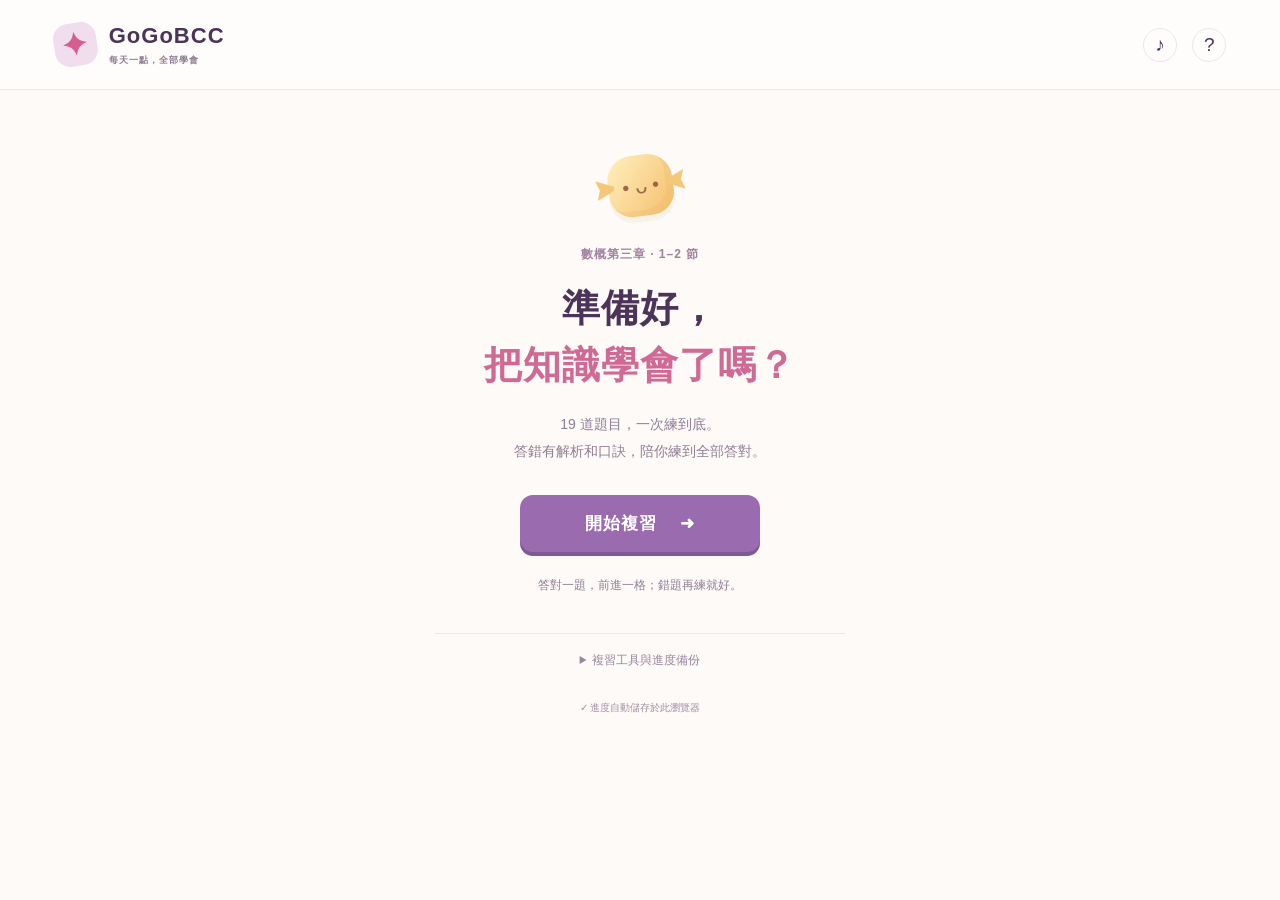
==== index.html @ 03b625a1 "Add GoGoBCC review app with correct-once progress and celebration Upload the 19-question review app," ====
<!doctype html>
<html lang="zh-Hant"><head><meta charset="utf-8"><meta name="viewport" content="width=device-width,initial-scale=1"><meta name="theme-color" content="#fff8ef"><meta name="description" content="GoGoBCC 數概複習：選項亂序、錯題解析與記憶口訣，一路練到 19 題全部答對。"><title>GoGoBCC</title><link rel="stylesheet" href="style.css"></head>
<body>
<header><a class="brand" href="#" aria-label="GoGoBCC首頁"><span class="brand-icon">✦</span><span>GoGoBCC<small>每天一點，全部學會</small></span></a><div class="header-right"><button id="sound" class="icon-button" aria-label="開啟音效" aria-pressed="false">♪</button><button id="help" class="icon-button" aria-label="玩法說明">?</button></div></header>
<main class="home" id="main"><section class="welcome"><div class="candy-buddy" aria-hidden="true"><span>• ᴗ •</span></div><div class="eyebrow">數概第三章 · 1–2 節</div><h1>準備好，<br><span>把知識學會了嗎？</span></h1><p>19 道題目，一次練到底。<br>答錯有解析和口訣，陪你練到全部答對。</p><button class="primary" id="start">開始複習 <span>➜</span></button><p class="home-rule">答對一題，前進一格；錯題再練就好。</p><details class="home-tools"><summary>複習工具與進度備份</summary><div class="tools-row"><button class="text-button" id="wrong-nav">錯題練習 <span id="wrong-count">0</span></button><button class="text-button" id="notes-nav">記憶小抄</button><button class="text-button" id="backup">匯出進度</button><button class="text-button" id="restore">匯入進度</button><button class="text-button" id="reset">重新開始</button></div><input type="file" id="restore-file" accept="application/json,.json" hidden></details><div class="save-note"><span id="save-status">✓ 進度自動儲存於此瀏覽器</span></div></section></main>
<dialog id="game" aria-labelledby="game-title"><div class="game-shell"><div class="dialog-top"><span id="game-category" class="pill">數概複習</span><button class="text-button close-dialog" aria-label="儲存並返回首頁">儲存並離開 ×</button></div><section class="study-progress" aria-label="學習進度"><div class="progress-label"><b id="progress-count">已答對 0 / 19 題</b><span id="progress-percent">0%</span></div><progress id="study-bar" max="19" value="0" aria-label="全部題目過關進度">0 / 19</progress><div class="progress-caption"><span id="progress-remaining">還有 19 題待答對</span><span id="progress-attempts">已作答 0 次</span></div></section><div id="game-body"></div></div><div id="confetti" aria-hidden="true"></div></dialog>
<dialog id="info" aria-labelledby="info-title"><div class="dialog-top"><span class="pill">複習補給站</span><button class="icon-button close-dialog" aria-label="關閉">×</button></div><div id="info-body"></div></dialog>
<div id="toast" role="status"></div><script src="questions.js"></script><script src="engine.js"></script><script src="app.js"></script></body></html>
---- style.css ----
@charset "UTF-8";
:root{--ink:#4b3458;--muted:#8d7e91;--pink:#e8588b;--purple:#8664c2;--line:#eee5ee;--green:#368471;--orange:#b76e33}*{box-sizing:border-box}body{margin:0;background:#fdfaf7;color:var(--ink);font-family:"Microsoft JhengHei","PingFang TC",sans-serif;font-size:14px}button,a,input{font:inherit}button{cursor:pointer}button:disabled{cursor:default}button:focus-visible,a:focus-visible,input:focus-visible{outline:3px solid #8053b4;outline-offset:4px}button{color:inherit}header{height:90px;border-bottom:1px solid var(--line);background:#fffdfb;display:flex;align-items:center;justify-content:space-between;padding:0 4.2%;gap:12px}.brand{display:flex;align-items:center;gap:12px;font-size:22px;font-weight:900;text-decoration:none;color:var(--ink);letter-spacing:1px}.brand small{display:block;font-size:8px;letter-spacing:2px;color:var(--muted);margin-top:5px}.brand-icon{display:grid;place-items:center;width:43px;height:43px;background:#f0deee;color:#d75c91;font-size:32px;border-radius:15px;transform:rotate(-9deg)}.header-right{display:flex;align-items:center;gap:15px}.chapter{font-size:12px;color:#918093;border-right:1px solid var(--line);padding-right:22px;letter-spacing:1px}.icon-button{display:grid;place-items:center;border:1px solid var(--line);background:#fffdfb;border-radius:50%;width:34px;height:34px;font-size:19px}.layout{max-width:1440px;margin:auto;display:grid;grid-template-columns:250px minmax(0,1fr);gap:42px;padding:32px 4.2% 0}aside{padding-top:2px}.nav-item{display:flex;align-items:center;width:100%;gap:13px;border:0;background:transparent;text-align:left;padding:14px 16px;border-radius:13px;margin-bottom:7px;font-weight:700;color:#8e7b91}.nav-item>span{font-size:22px;width:22px;font-weight:400}.nav-item.active{background:#f3e6f0;color:#9a508c}.nav-item i{font-size:11px;font-style:normal;background:#fff8fc;border-radius:7px;padding:3px 7px;margin-left:auto}.progress-card{border:1px solid var(--line);border-radius:19px;background:white;padding:22px 18px;margin-top:27px;text-align:center}.eyebrow{font-size:10px;letter-spacing:1.6px;font-weight:700;color:#a0829f}.progress-card>.eyebrow{text-align:left;letter-spacing:1px}.progress-title{display:flex;justify-content:space-between;font-size:16px;font-weight:800;margin-top:8px}.ring{--pct:0;display:grid;place-items:center;background:conic-gradient(#b581c5 calc(var(--pct)*1%),#f2ecf4 0);width:145px;height:145px;border-radius:50%;margin:23px auto 12px;transform:rotate(-35deg)}.ring>div{transform:rotate(35deg);width:123px;height:123px;background:#fff;border-radius:50%;display:flex;flex-direction:column;justify-content:center}.ring strong{font-size:34px;letter-spacing:-1px}.ring small{font-size:10px;color:var(--muted);margin-top:5px}.progress-card>p{font-size:12px;color:var(--muted)}.progress-card>p b{font-size:17px;color:var(--ink)}.legend{display:flex;justify-content:center;gap:9px;font-size:9px;margin:20px -5px;color:#88778d}.legend b{font-weight:600}.dot{width:6px;height:6px;display:inline-block;border-radius:50%;margin-right:3px}.green{background:#66b69d}.orange{background:#efbc72}.pale{background:#ded6e2}.mini-rule{border-top:1px dashed var(--line);padding-top:16px;font-size:11px;line-height:1.9;color:#a090a4}.buddy{text-align:center;margin:35px 0 20px}.candy-buddy{width:65px;height:61px;margin:0 auto 15px;border-radius:25px 25px 23px 23px;background:linear-gradient(130deg,#fff0c0,#f5bf6b);box-shadow:inset -7px -6px 0 #dfaa6430,0 6px 0 #dfb77820;position:relative;transform:rotate(-8deg);display:grid;place-items:center}.candy-buddy:before,.candy-buddy:after{content:"";position:absolute;width:18px;height:20px;background:#f5c778;top:20px;z-index:-1}.candy-buddy:before{left:-12px;clip-path:polygon(0 0,100% 40%,100% 60%,0 100%,20% 50%)}.candy-buddy:after{right:-12px;clip-path:polygon(100% 0,0 40%,0 60%,100% 100%,80% 50%)}.candy-buddy span{font-size:20px;color:#9b6a44}.buddy b{font-size:13px}.buddy p{font-size:11px;color:var(--muted);line-height:1.9}.save-note{text-align:center;font-size:9px;color:#9f91a3;line-height:2}.save-note span{display:block}.save-note button{border:0;background:none;color:#8d7e91;font-size:10px;text-decoration:underline;margin:5px 3px;padding:3px}.hero{position:relative;overflow:hidden;min-height:325px;border-radius:24px;background:#f6ecee;display:flex;border:1px solid #f0e1e5}.hero-copy{padding:32px;position:relative;z-index:1;width:64%}.hero .eyebrow{font-size:10px;letter-spacing:1px;color:#b77d94}.live-dot{display:inline-block;width:6px;height:6px;border-radius:50%;background:#dd83a2;margin-right:7px}h1{font-size:33px;line-height:1.5;letter-spacing:1px;margin:12px 0 10px}h1 span{color:#cf6a95}.hero p{font-size:12px;color:#977e91;line-height:1.9;margin:0 0 20px}.primary{border:none;border-radius:13px;padding:13px 24px;background:#9b6bb0;color:white;box-shadow:0 4px 0 #805894;font-weight:700;letter-spacing:1px;transition:transform .15s}.primary:hover{transform:translateY(-2px)}.primary:active{transform:translateY(2px);box-shadow:0 1px 0 #805894}.primary span{margin-left:17px}.hero-meta{font-size:9px;color:#aa8e9f;margin-top:18px;white-space:nowrap}.hero-meta span{margin:0 6px}.hero-art{position:absolute;right:0;top:0;width:40%;height:100%;background:radial-gradient(ellipse at center,#eddaea88,transparent 70%)}.orbit{position:absolute;width:230px;height:230px;border:1px dashed #d5bcce;border-radius:50%;top:20px;left:5px;transform:rotate(-20deg) scaleY(.7)}.orbit-b{transform:rotate(50deg) scaleY(.7)}.float-star{position:absolute;color:#bf91b1;font-size:27px}.star-a{left:0;top:40px}.star-b{right:25px;top:168px}.sweet{position:absolute;box-shadow:inset 5px 6px 7px #ffffff80,inset -8px -9px 4px #00000012,0 12px 15px #9d709822}.sweet-purple{width:90px;height:102px;border-radius:28px;background:linear-gradient(140deg,#dfbbef,#ae85ce);top:60px;left:40px;transform:rotate(-22deg)}.sweet-purple:after{content:"";position:absolute;inset:13px;border:2px solid #ffffff30;border-radius:18px}.sweet-orange{width:76px;height:76px;border-radius:50%;background:linear-gradient(135deg,#ffdab0,#efa881);top:172px;left:22px}.sweet-orange:after{content:"";position:absolute;inset:13px;border:5px solid #ffd5b2;border-radius:50%}.sweet-green{width:60px;height:65px;border-radius:20px;background:linear-gradient(135deg,#c7e9d9,#7ebea6);top:38px;right:40px;transform:rotate(20deg)}.lollipop{position:absolute;right:57px;top:125px;transform:rotate(21deg);width:67px;height:140px}.lollipop:after{content:"";position:absolute;width:9px;background:#fff9f4;height:79px;top:50px;left:29px;box-shadow:2px 1px 0 #e9d9dd;border-radius:6px}.lollipop>div{position:relative;z-index:1;width:67px;height:67px;border:5px solid #fff0f2;background:repeating-conic-gradient(#ec9cb8 0deg 35deg,#ffe3ea 35deg 70deg);border-radius:50%;box-shadow:0 8px 12px #8d63832b;transform:rotate(15deg)}.art-caption{font-size:9px;color:#bd93a8;position:absolute;bottom:20px;left:14px;transform:rotate(-6deg);font-style:italic;letter-spacing:.5px}.stats-strip{display:flex;align-items:center;background:#fff;border:1px solid var(--line);border-radius:15px;padding:19px 22px;margin-top:20px;gap:30px}.stats-strip>div{display:flex;align-items:center;gap:11px}.stat-icon{background:#f5edf8;color:#af7ec5;width:39px;height:39px;border-radius:12px;display:grid;place-items:center;font-size:25px}.stat-icon.fire{background:#fff1e6;color:#df9a66}.stat-icon.check{background:#eaf5ef;color:#78ab91}.stats-strip strong{font-size:21px;font-weight:800}.stats-strip small{display:block;font-size:9px;color:var(--muted);margin-top:3px}.stats-strip>.strip-note{display:block;border-left:1px solid var(--line);margin-left:auto;padding-left:24px;font-size:10px;line-height:1.8;color:#b39aa8}.strip-note b{color:#8c718b}.section-heading{display:flex;justify-content:space-between;align-items:end;margin:33px 0 19px}h2{font-size:21px;letter-spacing:.7px;margin:7px 0 0}.section-heading .eyebrow{font-size:8px;color:#b199ad}.map-key{font-size:9px;display:flex;gap:12px;color:#998b9e}.orange-text{color:var(--orange)}.green-text{color:var(--green)}.islands{display:grid;grid-template-columns:1fr 1fr;gap:18px}.island{border-radius:20px;border:1px solid var(--island-line);background:var(--island-bg);padding:20px 22px 12px;position:relative;overflow:hidden}.island:nth-child(1){--island-bg:#f7eef7;--island-line:#ecdeec;--island-ink:#a374b2;--node:#c49bce}.island:nth-child(2){--island-bg:#edf5f0;--island-line:#dceade;--island-ink:#6d9b86;--node:#92c3ac}.island:nth-child(3){--island-bg:#fff2e8;--island-line:#f0e2d5;--island-ink:#c9976e;--node:#e7b68e}.island:nth-child(4){--island-bg:#edf1fa;--island-line:#dde4f1;--island-ink:#8199c1;--node:#a6b7df}.island-top{display:flex;align-items:center;gap:11px}.island-emoji{font-size:25px}.island h3{font-size:14px;margin:0 0 5px}.island-top small{font-size:9px;color:var(--island-ink)}.island-fraction{margin-left:auto;font-size:10px;color:var(--island-ink);border:1px solid var(--island-line);border-radius:8px;padding:5px 7px}.path{height:130px;position:relative;margin:7px 0 0}.path svg{width:100%;height:100%;position:absolute;inset:0;overflow:visible}.path svg path{stroke:var(--island-line);stroke-width:9;fill:none;stroke-linecap:round}.path svg path+path{stroke:#fff8;stroke-width:2;stroke-dasharray:3 7}.node{position:absolute;transform:translate(-50%,-50%);width:43px;height:43px;border:3px solid #fff9;border-radius:50%;background:#fff9;color:var(--island-ink);box-shadow:0 4px 0 var(--island-line);font-weight:800;font-size:15px;transition:scale .15s}.node:hover{scale:1.13}.node.learning{background:#f9dbab;color:#9c6c35;box-shadow:0 4px 0 #e9c086}.node.mastered{background:#8dc8af;color:#fff;box-shadow:0 4px 0 #71a790}.node.current{background:var(--node);color:white;box-shadow:0 4px 0 var(--island-ink),0 0 0 5px #ffffff60}.node small{display:block;position:absolute;bottom:-19px;left:0;right:0;font-size:9px;letter-spacing:2px;color:var(--island-ink);white-space:nowrap}.island-bottom{display:flex;justify-content:space-between;align-items:center;font-size:9px;color:var(--island-ink);margin-top:6px}.island-bottom span:last-child{font-size:14px;letter-spacing:3px}.journey-end{display:flex;gap:16px;align-items:center;border:1px dashed #e6d9bd;background:#fffbef;border-radius:14px;padding:15px 23px;margin-top:18px}.journey-end>span:first-child{font-size:28px}.journey-end b{font-size:13px}.journey-end p{font-size:10px;color:#a38a65;margin:4px 0 0}.end-stars{margin-left:auto;font-size:23px;color:#d2b575;letter-spacing:4px}.bottom-note{display:flex;align-items:center;gap:12px;padding:23px 4px;margin-top:5px}.bottom-note>span{font-size:22px}.bottom-note p{font-size:10px;line-height:1.9;color:#a18e9f}.bottom-note b{font-size:11px;color:#876f88}.bottom-note button{margin-left:auto;border:0;background:transparent;color:#9d81a1;font-size:10px;white-space:nowrap}footer{border-top:1px solid var(--line);display:flex;justify-content:space-between;gap:10px;padding:20px 0;font-size:9px;color:#b09eac;line-height:1.8}dialog{width:min(680px,calc(100% - 28px));border:1px solid #f1e5ee;border-radius:24px;padding:25px 30px;color:var(--ink);box-shadow:0 25px 100px #4b345833;max-height:90dvh;overflow-y:auto;background:#fffdfb}dialog::backdrop{background:#49355280;backdrop-filter:blur(7px)}.dialog-top{display:flex;align-items:center;justify-content:space-between;margin-bottom:18px}.pill{font-size:11px;font-weight:bold;background:#f0e7f4;padding:7px 12px;border-radius:15px;color:#956ea2}.question-meta{font-size:11px;color:var(--muted);display:flex;justify-content:space-between;margin-bottom:15px}.question-text{font-size:19px;line-height:1.8;margin:12px 0 20px;font-weight:700}.question-image{display:block;width:220px;max-width:100%;margin:0 auto 20px;object-fit:contain}.choices{display:grid;gap:10px}.choice{display:flex;align-items:center;gap:13px;text-align:left;border:2px solid #eee5ee;border-radius:13px;padding:12px 15px;background:white;font-size:15px;line-height:1.6;min-height:55px}.choice:hover:not(:disabled){border-color:#c59ad0;background:#fbf5fc}.choice .letter{display:grid;place-items:center;flex-shrink:0;width:29px;height:29px;background:#f5eff7;border-radius:9px;font-size:12px;font-weight:bold}.choice.correct{border-color:#79b7a1;background:#eff9f3}.choice.incorrect{border-color:#e59baf;background:#fff1f4}.choice:disabled{opacity:1;color:var(--ink)}.choice.correct .letter{background:#79b7a1;color:white}.choice.incorrect .letter{background:#de8fa5;color:white}.game-actions{display:flex;justify-content:space-between;align-items:center;gap:14px;margin-top:20px}.text-button{border:0;background:none;color:#a077ab;font-size:12px;text-decoration:underline;padding:10px 0}.small-muted{font-size:10px;color:var(--muted);line-height:1.8}.feedback{border:1px solid #ecdfed;background:#f9f1fa;border-radius:15px;padding:17px;margin-top:17px;line-height:1.9;font-size:13px}.feedback.success{background:#eff8f3;border-color:#d7eade}.feedback-title{font-size:17px;font-weight:bold;margin-bottom:6px}.memory{background:#fff8e9;color:#927040;border:1px solid #f2e4c8;border-radius:10px;padding:12px;margin-top:12px;font-size:13px;line-height:1.8}.summary{text-align:center;padding:10px 0 20px}.summary .big-emoji{font-size:65px}.summary h2{font-size:25px;margin:15px 0}.summary p{color:var(--muted);line-height:1.9}.summary .primary{margin-top:15px}.summary-grid{display:flex;justify-content:center;gap:36px;margin:25px 0}.summary-grid strong{font-size:27px;display:block;color:#9b6bb0}.summary-grid small{font-size:11px;color:var(--muted)}#info h2{margin-bottom:17px}#info p,#info li{line-height:1.9;font-size:13px}#info ol{padding-left:23px}#info li{padding-bottom:10px}.notes-tools{display:flex;gap:10px;margin:15px 0}.notes-tools input{width:100%;border:1px solid #e5d7e8;background:#fff;padding:12px;border-radius:10px;color:var(--ink)}details{border-bottom:1px solid var(--line);padding:13px 0}summary{cursor:pointer;font-size:13px;line-height:1.7}details p{font-size:12px;color:#8d7792}.tag{font-size:10px;color:var(--green);display:block}.toast-show{opacity:1!important;transform:translate(-50%,0)!important}#toast{position:fixed;bottom:30px;left:50%;transform:translate(-50%,20px);opacity:0;background:#62466c;color:#fff;border-radius:12px;padding:14px 22px;z-index:100;font-size:12px;pointer-events:none;transition:.25s;max-width:90%;width:max-content}#confetti{position:fixed;inset:0;pointer-events:none;z-index:99;overflow:hidden}.confetti-piece{position:absolute;top:-20px;width:9px;height:14px;border-radius:3px;animation:fall 2s ease-in forwards}@keyframes fall{to{transform:translate(var(--drift),105vh) rotate(650deg);opacity:0}}@media(min-width:1450px){.layout{gap:50px}h1{font-size:38px}.hero-copy{padding:38px}.hero-art{width:36%}.hero{min-height:350px}}@media(max-width:1100px){.layout{grid-template-columns:210px minmax(0,1fr);gap:25px;padding:25px 3% 0}header{padding:0 3%}.hero-copy{padding:26px;width:75%}h1{font-size:29px}.hero-art{opacity:.7;width:35%;right:-35px}.hero-meta{font-size:8px}.stats-strip{gap:18px;padding:17px}.strip-note{display:none!important}.stats-strip>div{flex:1}.island{padding:16px 14px 12px}.island h3{font-size:12px}.map-key{gap:7px;font-size:8px}.end-stars{font-size:17px}}@media(max-width:760px){header{height:73px;padding:0 20px}.brand{font-size:18px}.brand-icon{width:35px;height:35px;font-size:25px}.brand small{font-size:6px}.header-right{gap:8px}.chapter{display:none}.layout{display:block;padding:18px 18px 0}aside{display:contents}nav{display:flex;gap:6px;margin-bottom:16px}.nav-item{font-size:11px;padding:10px;justify-content:center;gap:6px;white-space:nowrap}.nav-item>span{font-size:16px;width:16px}.nav-item i{margin-left:0;font-size:9px}.progress-card{padding:13px 16px;margin:0 0 16px;display:flex;align-items:center;gap:11px}.progress-card>.eyebrow,.progress-title,.legend,.mini-rule{display:none}.ring{width:47px;height:47px;margin:0}.ring>div{width:37px;height:37px}.ring strong{font-size:12px}.ring small{display:none}.progress-card>p{margin:0;font-size:11px}.progress-card>p:after{content:" · 每題連對 2 次即熟練";font-size:9px;margin-left:6px}.buddy{display:none}.save-note{margin-top:20px;order:5;position:relative}.layout{display:flex;flex-direction:column}main{order:2}.hero{min-height:306px}.hero-copy{padding:23px;width:100%}.hero-art{opacity:.6;width:35%;right:-27px;pointer-events:none}.hero h1{font-size:27px;position:relative;z-index:1}.hero p{font-size:11px;max-width:80%}.hero .eyebrow{font-size:8px}.hero-meta{font-size:8px;letter-spacing:0}.hero-meta span{margin:0 3px}.sweet-purple{left:0;top:60px;width:65px;height:75px}.sweet-orange{left:0;width:55px;height:55px}.sweet-green{right:5px}.lollipop{right:12px}.art-caption{display:none}.orbit{width:180px;height:180px}.primary{font-size:13px;padding:12px 21px}.stats-strip{gap:7px;padding:15px 12px}.stats-strip>div{gap:7px}.stat-icon{width:31px;height:33px;font-size:20px}.stats-strip strong{font-size:18px}.stats-strip small{font-size:8px}.section-heading{align-items:start;margin-top:28px}.section-heading h2{font-size:18px}.map-key{display:block;font-size:8px;line-height:1.8}.map-key span{display:block}.islands{gap:13px;grid-template-columns:1fr}.island{padding:17px 22px 14px}.island h3{font-size:15px}.path{height:134px;max-width:420px;margin:8px auto 0}.node{width:44px;height:44px}.island-bottom{margin-top:8px}.island-top small{font-size:10px}.island-fraction{font-size:11px}.bottom-note{padding-top:16px}.bottom-note button{display:none}.bottom-note p{font-size:9px}.bottom-note b{font-size:10px}.journey-end{padding:15px}.end-stars{font-size:15px;letter-spacing:0}footer{font-size:8px;display:block}footer span{display:block}dialog{padding:20px}.question-text{font-size:17px}.choice{font-size:14px;padding:11px}.game-actions{flex-wrap:wrap}.summary h2{font-size:22px}}
.home{max-width:680px;margin:0 auto;padding:65px 24px 36px;text-align:center}.welcome>.candy-buddy{margin-bottom:30px}.welcome>.eyebrow{font-size:12px;letter-spacing:1px}.welcome h1{font-size:38px;line-height:1.5;margin:17px 0}.welcome>p{color:#927d96;line-height:1.9;font-size:14px}.welcome>.primary{font-size:17px;padding:17px 56px;margin-top:17px;min-width:240px}.welcome>.home-rule{font-size:12px;margin:22px 0 36px}.home-tools{max-width:410px;margin:auto;padding:16px 8px;border-top:1px solid var(--line);border-bottom:0}.home-tools>summary{font-size:12px;color:#9a85a0;list-style-position:inside}.tools-row{display:flex;flex-wrap:wrap;gap:8px 20px;justify-content:center;margin-top:15px}.save-note{margin-top:12px;font-size:10px}.brand small{font-size:9px;letter-spacing:1px}
#game{position:fixed;inset:0;max-width:none;max-height:none;width:100%;height:100dvh;margin:0;border:0;border-radius:0;background:#fdfaf7;padding:24px;box-shadow:none;overscroll-behavior:contain}#game .game-shell{width:100%;max-width:720px;margin:0 auto;padding:5px 25px 35px}#game .dialog-top{margin-bottom:20px}.study-progress{margin-bottom:26px}.progress-label,.progress-caption{display:flex;align-items:center;justify-content:space-between;gap:12px}.progress-label{font-size:14px;margin-bottom:10px}.progress-label>span{color:#a575b1;font-size:15px;font-weight:bold}.progress-caption{font-size:11px;color:#9a87a0;margin-top:9px}progress{display:block;width:100%;height:12px;border:0;border-radius:20px;overflow:hidden;background:#eee6f1;accent-color:#a577b6}progress::-webkit-progress-bar{background:#eee6f1;border-radius:20px}progress::-webkit-progress-value{background:linear-gradient(90deg,#c69bd0,#9f7abb);border-radius:20px;transition:width .3s}progress::-moz-progress-bar{background:#a577b6;border-radius:20px}#game-body{background:#fff;border:1px solid #eee4ef;border-radius:22px;padding:28px}.question-meta{font-size:11px}.question-text{font-size:20px;margin-top:14px}.game-actions{margin-top:22px}.game-actions .primary{margin-left:auto}.feedback p{margin:10px 0}.question-image{width:180px}.choice{min-height:61px}.feedback{font-size:13px}.summary{padding:15px 0}.summary h2{font-size:25px}
@media(max-width:760px){.home{padding:49px 22px 28px}.welcome h1{font-size:30px}.welcome>p{font-size:13px}.welcome>.primary{font-size:16px;padding:16px 36px}.welcome>.home-rule{font-size:11px;margin-bottom:28px}.welcome>.candy-buddy{margin-bottom:26px}#game{padding:12px}#game .game-shell{padding:0 0 18px}#game .dialog-top{margin:0 4px 15px}#game .dialog-top .text-button{font-size:11px}.study-progress{margin:0 7px 20px}.progress-label{font-size:13px}.progress-caption{font-size:10px}#game-body{padding:21px 17px;border-radius:18px}.question-text{font-size:17px;line-height:1.8}.question-meta{font-size:10px;gap:8px}.choice{font-size:14px;min-height:57px;padding:11px}.question-image{width:160px}.game-actions .small-muted{font-size:9px}.game-actions{gap:12px}.game-actions .primary{padding:12px 18px}.summary-grid{gap:20px}.summary h2{font-size:21px}}
.victory{position:relative;padding:12px 0 6px;background:radial-gradient(ellipse at 50% 25%,#fff0c5 0,transparent 65%);overflow:hidden}.victory-stars{color:#f4ba37;letter-spacing:13px;font-size:31px;text-shadow:0 3px 0 #e7972830;animation:star-dance 1.2s ease-in-out 5 alternate}.score-label{font-size:11px;color:#ac819e;letter-spacing:3px;margin-top:14px}.perfect-score{display:flex;align-items:baseline;justify-content:center;gap:7px;margin:0 auto;line-height:1.2;animation:score-pop .7s cubic-bezier(.2,1.5,.5,1) both}.perfect-score strong{font-size:112px;letter-spacing:-7px;font-weight:900;color:#e65c94;text-shadow:0 5px 0 #f5b3cc,0 10px 25px #ed96b933}.perfect-score span{font-size:24px;color:#b4859e;font-weight:700}.victory-ribbon{margin:8px auto 19px;width:210px;padding:10px 20px;color:#fff;background:linear-gradient(100deg,#b17ace,#df82b0);clip-path:polygon(0 0,100% 0,94% 50%,100% 100%,0 100%,6% 50%);font-size:15px;font-weight:bold;letter-spacing:4px}.victory h2{font-size:25px;color:#855397}.victory .summary-grid{margin:22px 0}.victory p{font-size:13px}#game #confetti{position:fixed;inset:0;z-index:100;pointer-events:none}.confetti-piece{animation:party-fall 3.2s ease-in forwards;width:11px;height:16px}.confetti-piece.streamer{width:7px;height:42px;border-radius:10px;animation-duration:4s}@keyframes party-fall{0%{transform:translate(0,-5vh) rotate(0);opacity:1}80%{opacity:1}100%{transform:translate(var(--drift),110vh) rotate(var(--spin));opacity:0}}@keyframes score-pop{from{transform:scale(.35);opacity:0}to{transform:scale(1);opacity:1}}@keyframes star-dance{from{transform:rotate(-5deg) scale(.95)}to{transform:rotate(5deg) scale(1.08)}}@media(max-width:760px){.perfect-score strong{font-size:94px}.victory h2{font-size:21px}.victory-stars{font-size:26px}.victory .summary-grid{gap:19px}.victory .summary-grid strong{font-size:24px}.victory .primary{font-size:13px}}
@media(prefers-reduced-motion:reduce){*,*:before,*:after{animation:none!important;transition:none!important}}
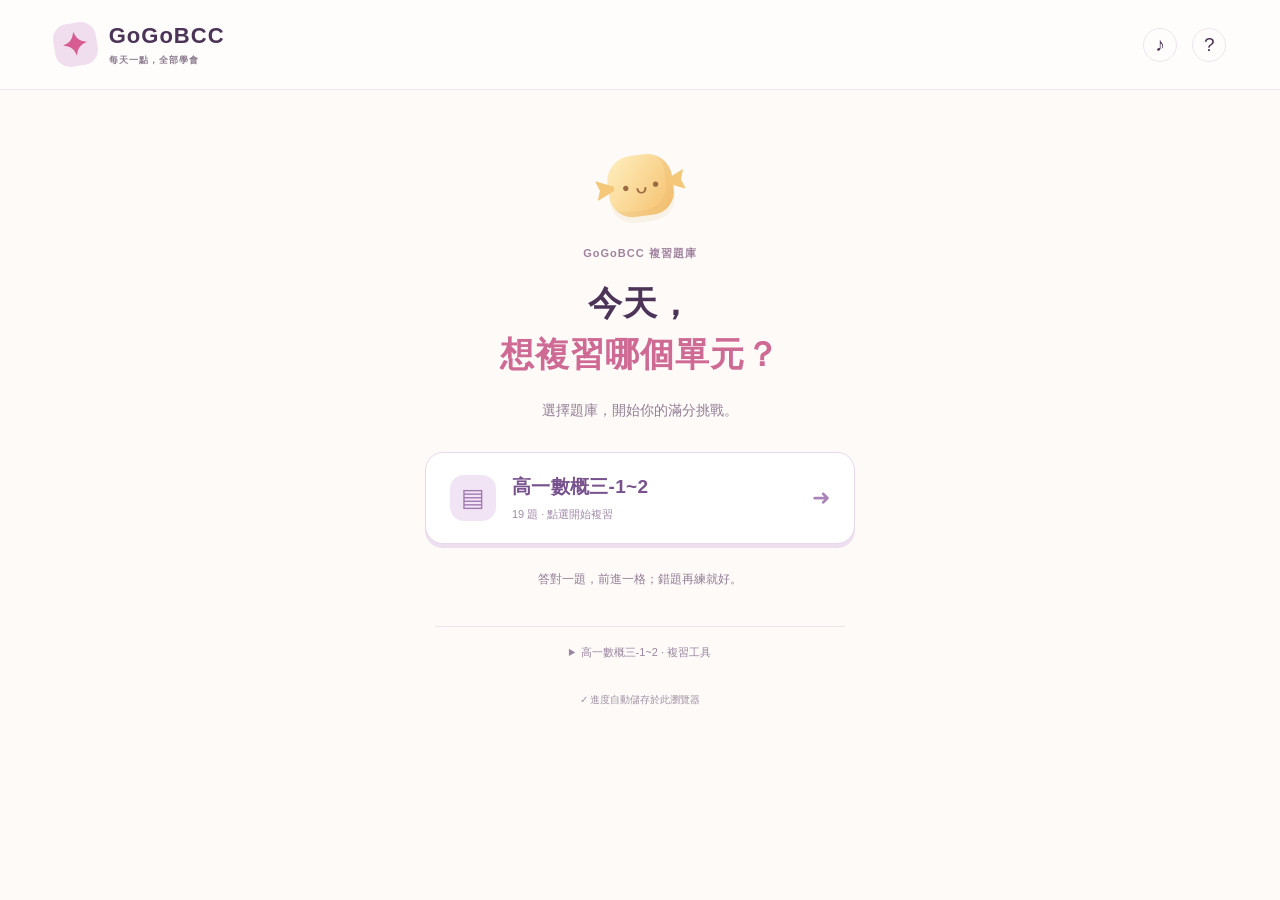
==== commit e2ca78ca: "Add question bank menu and remove result exports Add the 高一數概三-1~2 bank as the first homepage choice" ====
--- a/index.html
+++ b/index.html
@@ -2,7 +2,7 @@
 <html lang="zh-Hant"><head><meta charset="utf-8"><meta name="viewport" content="width=device-width,initial-scale=1"><meta name="theme-color" content="#fff8ef"><meta name="description" content="GoGoBCC 數概複習：選項亂序、錯題解析與記憶口訣，一路練到 19 題全部答對。"><title>GoGoBCC</title><link rel="stylesheet" href="style.css"></head>
 <body>
 <header><a class="brand" href="#" aria-label="GoGoBCC首頁"><span class="brand-icon">✦</span><span>GoGoBCC<small>每天一點，全部學會</small></span></a><div class="header-right"><button id="sound" class="icon-button" aria-label="開啟音效" aria-pressed="false">♪</button><button id="help" class="icon-button" aria-label="玩法說明">?</button></div></header>
-<main class="home" id="main"><section class="welcome"><div class="candy-buddy" aria-hidden="true"><span>• ᴗ •</span></div><div class="eyebrow">數概第三章 · 1–2 節</div><h1>準備好，<br><span>把知識學會了嗎？</span></h1><p>19 道題目，一次練到底。<br>答錯有解析和口訣，陪你練到全部答對。</p><button class="primary" id="start">開始複習 <span>➜</span></button><p class="home-rule">答對一題，前進一格；錯題再練就好。</p><details class="home-tools"><summary>複習工具與進度備份</summary><div class="tools-row"><button class="text-button" id="wrong-nav">錯題練習 <span id="wrong-count">0</span></button><button class="text-button" id="notes-nav">記憶小抄</button><button class="text-button" id="backup">匯出進度</button><button class="text-button" id="restore">匯入進度</button><button class="text-button" id="reset">重新開始</button></div><input type="file" id="restore-file" accept="application/json,.json" hidden></details><div class="save-note"><span id="save-status">✓ 進度自動儲存於此瀏覽器</span></div></section></main>
+<main class="home" id="main"><section class="welcome"><div class="candy-buddy" aria-hidden="true"><span>• ᴗ •</span></div><div class="eyebrow">GoGoBCC 複習題庫</div><h1>今天，<br><span>想複習哪個單元？</span></h1><p>選擇題庫，開始你的滿分挑戰。</p><nav class="bank-menu" id="bank-menu" aria-label="選擇複習題庫"></nav><p class="home-rule">答對一題，前進一格；錯題再練就好。</p><details class="home-tools"><summary id="tools-title">複習工具</summary><div class="tools-row"><button class="text-button" id="wrong-nav">錯題練習 <span id="wrong-count">0</span></button><button class="text-button" id="notes-nav">記憶小抄</button><button class="text-button" id="restore">匯入舊進度</button><button class="text-button" id="reset">重新開始</button></div><input type="file" id="restore-file" accept="application/json,.json" hidden></details><div class="save-note"><span id="save-status">✓ 進度自動儲存於此瀏覽器</span></div></section></main>
 <dialog id="game" aria-labelledby="game-title"><div class="game-shell"><div class="dialog-top"><span id="game-category" class="pill">數概複習</span><button class="text-button close-dialog" aria-label="儲存並返回首頁">儲存並離開 ×</button></div><section class="study-progress" aria-label="學習進度"><div class="progress-label"><b id="progress-count">已答對 0 / 19 題</b><span id="progress-percent">0%</span></div><progress id="study-bar" max="19" value="0" aria-label="全部題目過關進度">0 / 19</progress><div class="progress-caption"><span id="progress-remaining">還有 19 題待答對</span><span id="progress-attempts">已作答 0 次</span></div></section><div id="game-body"></div></div><div id="confetti" aria-hidden="true"></div></dialog>
 <dialog id="info" aria-labelledby="info-title"><div class="dialog-top"><span class="pill">複習補給站</span><button class="icon-button close-dialog" aria-label="關閉">×</button></div><div id="info-body"></div></dialog>
-<div id="toast" role="status"></div><script src="questions.js"></script><script src="engine.js"></script><script src="app.js"></script></body></html>
+<div id="toast" role="status"></div><script src="questions.js"></script><script src="banks.js"></script><script src="engine.js"></script><script src="app.js"></script></body></html>
--- a/style.css
+++ b/style.css
@@ -4,4 +4,5 @@
 #game{position:fixed;inset:0;max-width:none;max-height:none;width:100%;height:100dvh;margin:0;border:0;border-radius:0;background:#fdfaf7;padding:24px;box-shadow:none;overscroll-behavior:contain}#game .game-shell{width:100%;max-width:720px;margin:0 auto;padding:5px 25px 35px}#game .dialog-top{margin-bottom:20px}.study-progress{margin-bottom:26px}.progress-label,.progress-caption{display:flex;align-items:center;justify-content:space-between;gap:12px}.progress-label{font-size:14px;margin-bottom:10px}.progress-label>span{color:#a575b1;font-size:15px;font-weight:bold}.progress-caption{font-size:11px;color:#9a87a0;margin-top:9px}progress{display:block;width:100%;height:12px;border:0;border-radius:20px;overflow:hidden;background:#eee6f1;accent-color:#a577b6}progress::-webkit-progress-bar{background:#eee6f1;border-radius:20px}progress::-webkit-progress-value{background:linear-gradient(90deg,#c69bd0,#9f7abb);border-radius:20px;transition:width .3s}progress::-moz-progress-bar{background:#a577b6;border-radius:20px}#game-body{background:#fff;border:1px solid #eee4ef;border-radius:22px;padding:28px}.question-meta{font-size:11px}.question-text{font-size:20px;margin-top:14px}.game-actions{margin-top:22px}.game-actions .primary{margin-left:auto}.feedback p{margin:10px 0}.question-image{width:180px}.choice{min-height:61px}.feedback{font-size:13px}.summary{padding:15px 0}.summary h2{font-size:25px}
 @media(max-width:760px){.home{padding:49px 22px 28px}.welcome h1{font-size:30px}.welcome>p{font-size:13px}.welcome>.primary{font-size:16px;padding:16px 36px}.welcome>.home-rule{font-size:11px;margin-bottom:28px}.welcome>.candy-buddy{margin-bottom:26px}#game{padding:12px}#game .game-shell{padding:0 0 18px}#game .dialog-top{margin:0 4px 15px}#game .dialog-top .text-button{font-size:11px}.study-progress{margin:0 7px 20px}.progress-label{font-size:13px}.progress-caption{font-size:10px}#game-body{padding:21px 17px;border-radius:18px}.question-text{font-size:17px;line-height:1.8}.question-meta{font-size:10px;gap:8px}.choice{font-size:14px;min-height:57px;padding:11px}.question-image{width:160px}.game-actions .small-muted{font-size:9px}.game-actions{gap:12px}.game-actions .primary{padding:12px 18px}.summary-grid{gap:20px}.summary h2{font-size:21px}}
 .victory{position:relative;padding:12px 0 6px;background:radial-gradient(ellipse at 50% 25%,#fff0c5 0,transparent 65%);overflow:hidden}.victory-stars{color:#f4ba37;letter-spacing:13px;font-size:31px;text-shadow:0 3px 0 #e7972830;animation:star-dance 1.2s ease-in-out 5 alternate}.score-label{font-size:11px;color:#ac819e;letter-spacing:3px;margin-top:14px}.perfect-score{display:flex;align-items:baseline;justify-content:center;gap:7px;margin:0 auto;line-height:1.2;animation:score-pop .7s cubic-bezier(.2,1.5,.5,1) both}.perfect-score strong{font-size:112px;letter-spacing:-7px;font-weight:900;color:#e65c94;text-shadow:0 5px 0 #f5b3cc,0 10px 25px #ed96b933}.perfect-score span{font-size:24px;color:#b4859e;font-weight:700}.victory-ribbon{margin:8px auto 19px;width:210px;padding:10px 20px;color:#fff;background:linear-gradient(100deg,#b17ace,#df82b0);clip-path:polygon(0 0,100% 0,94% 50%,100% 100%,0 100%,6% 50%);font-size:15px;font-weight:bold;letter-spacing:4px}.victory h2{font-size:25px;color:#855397}.victory .summary-grid{margin:22px 0}.victory p{font-size:13px}#game #confetti{position:fixed;inset:0;z-index:100;pointer-events:none}.confetti-piece{animation:party-fall 3.2s ease-in forwards;width:11px;height:16px}.confetti-piece.streamer{width:7px;height:42px;border-radius:10px;animation-duration:4s}@keyframes party-fall{0%{transform:translate(0,-5vh) rotate(0);opacity:1}80%{opacity:1}100%{transform:translate(var(--drift),110vh) rotate(var(--spin));opacity:0}}@keyframes score-pop{from{transform:scale(.35);opacity:0}to{transform:scale(1);opacity:1}}@keyframes star-dance{from{transform:rotate(-5deg) scale(.95)}to{transform:rotate(5deg) scale(1.08)}}@media(max-width:760px){.perfect-score strong{font-size:94px}.victory h2{font-size:21px}.victory-stars{font-size:26px}.victory .summary-grid{gap:19px}.victory .summary-grid strong{font-size:24px}.victory .primary{font-size:13px}}
+.bank-menu{display:flex;flex-direction:column;gap:14px;max-width:430px;margin:28px auto 0}.bank-button{display:flex;align-items:center;gap:16px;width:100%;text-align:left;border:1px solid #e7d8ec;border-radius:18px;background:#fff;padding:21px 24px;box-shadow:0 4px 0 #eddfef;transition:transform .15s,border-color .15s}.bank-button:hover{transform:translateY(-2px);border-color:#b98bca;background:#fdf8ff}.bank-icon{display:grid;place-items:center;flex-shrink:0;background:#f1e5f5;color:#a279b3;width:46px;height:46px;border-radius:14px;font-size:25px}.bank-label{flex:1;min-width:0}.bank-label strong{display:block;font-size:19px;letter-spacing:.3px;color:#78528e}.bank-label small{display:block;font-size:11px;color:#a28aa9;margin-top:7px}.bank-button>span:last-child{color:#aa83b8;font-size:22px}.welcome>.home-rule{margin-top:24px}.home-tools>summary{font-size:11px}.welcome h1{font-size:34px}.welcome>.eyebrow{font-size:11px}@media(max-width:760px){.bank-menu{max-width:100%;margin-top:25px}.bank-button{padding:18px;gap:12px}.bank-label strong{font-size:17px}.bank-icon{width:41px;height:41px}.welcome h1{font-size:29px}.bank-label small{font-size:10px}}
 @media(prefers-reduced-motion:reduce){*,*:before,*:after{animation:none!important;transition:none!important}}
